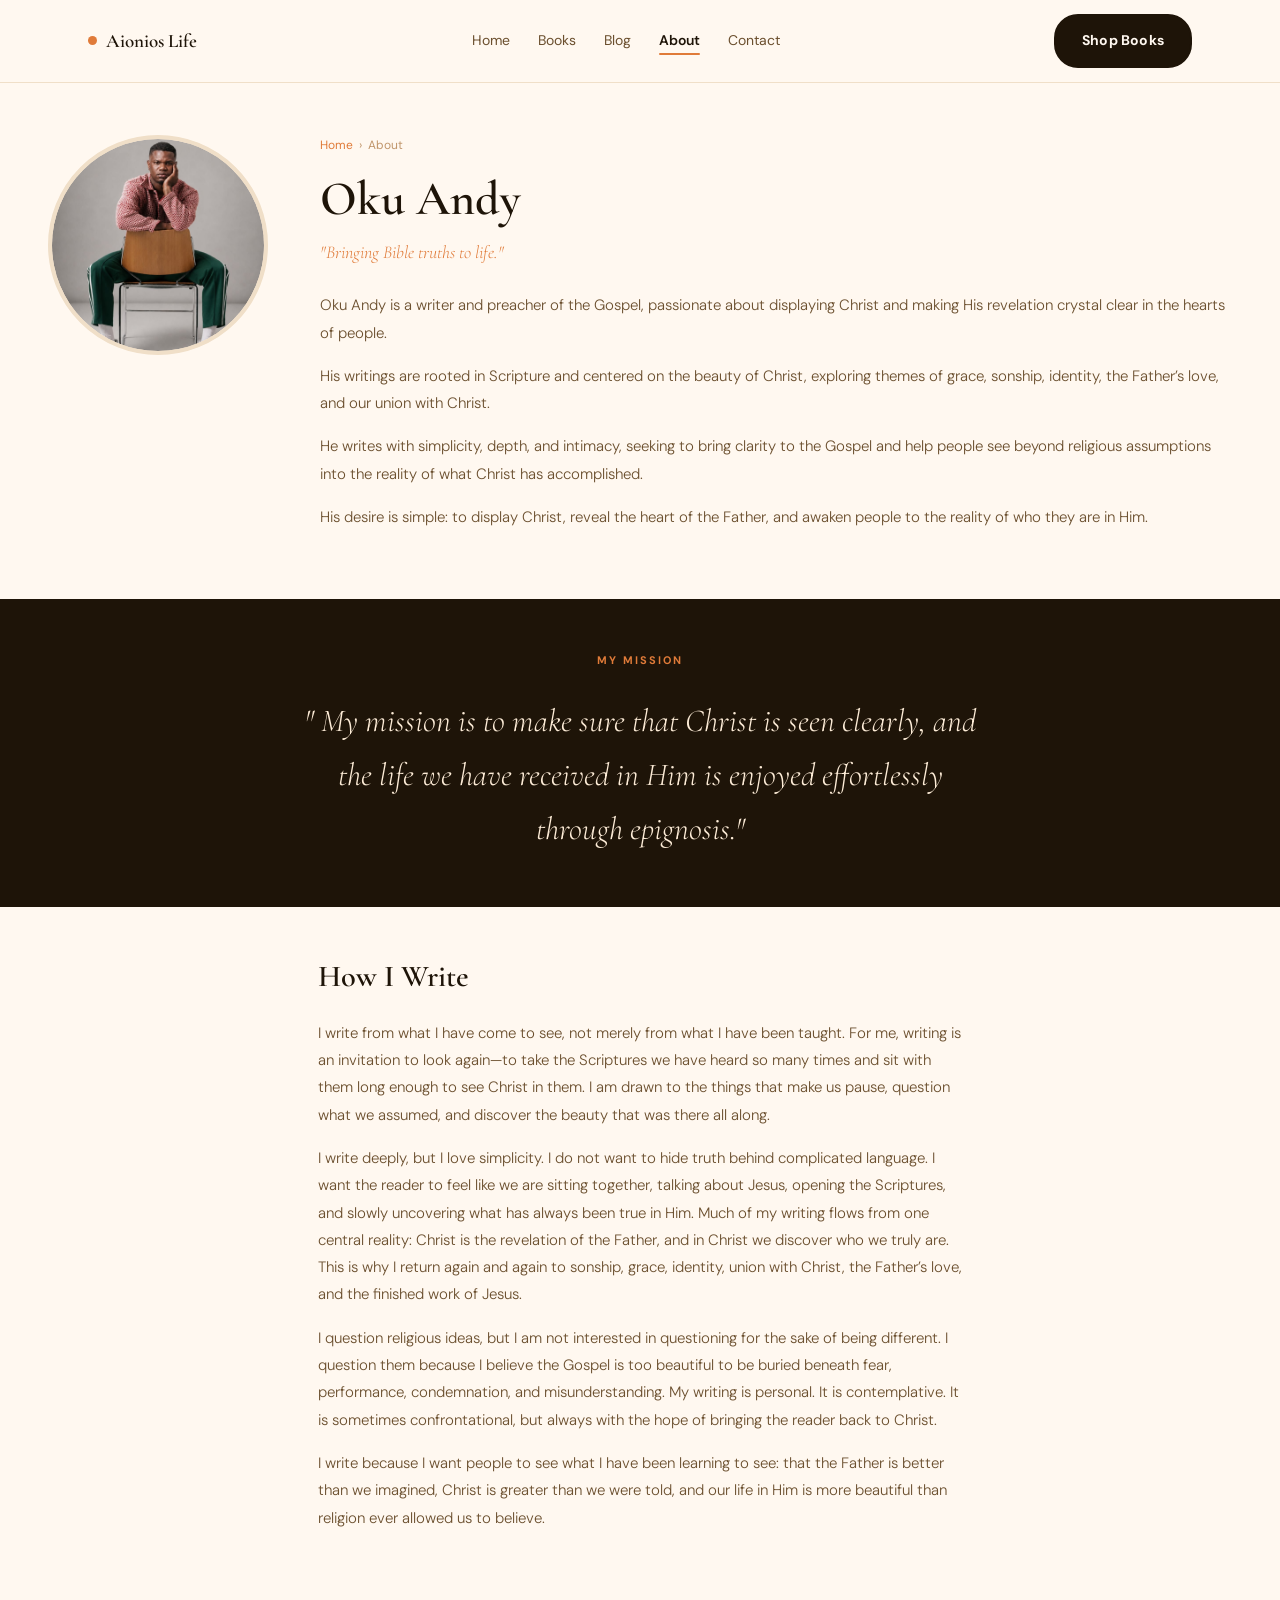
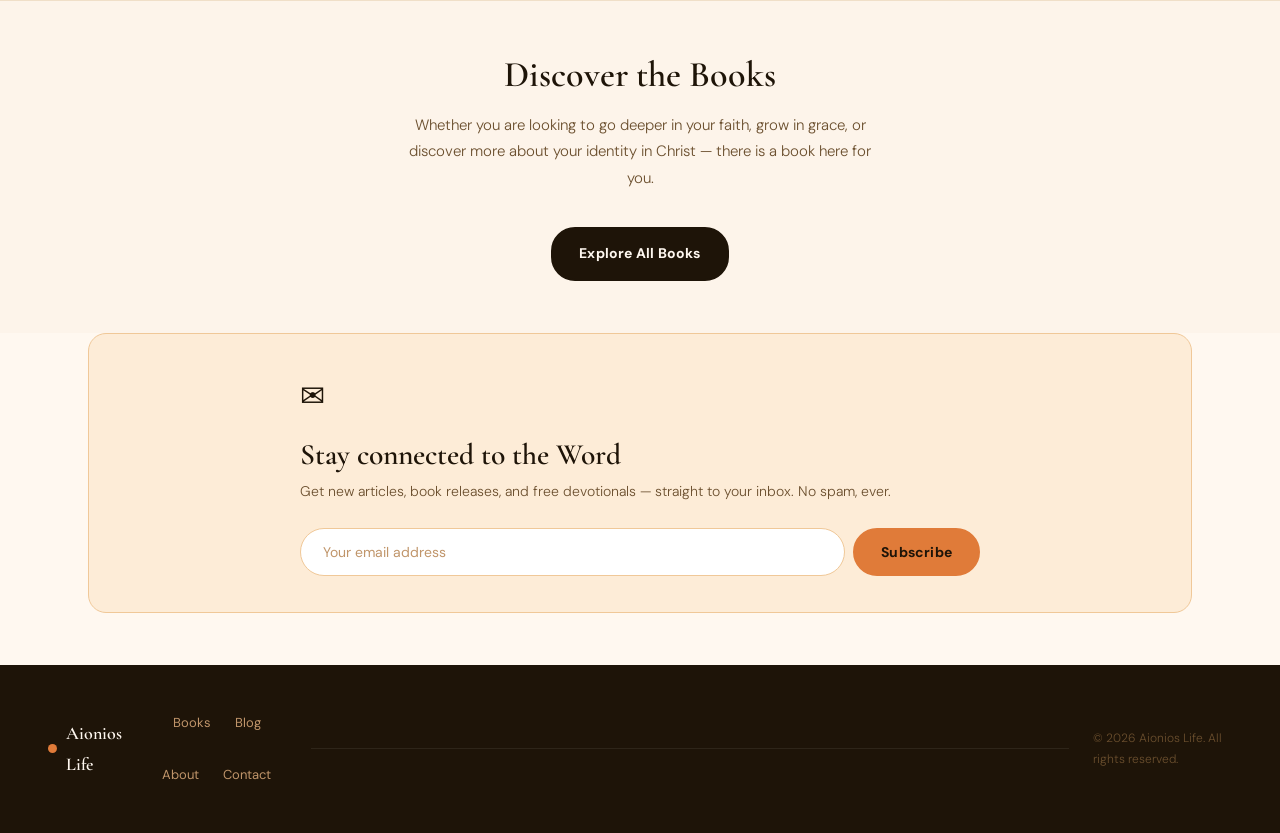
==== about.html @ 648981f2 "Initial commit: Aionios E-commerce and Blog project" ====
<!DOCTYPE html>
<html lang="en">
<head>
  <meta charset="UTF-8">
  <meta name="viewport" content="width=device-width, initial-scale=1.0">
  <title>About — Aionios Life</title>
  <meta name="description" content="Learn about the author behind Aionios Life — a Nigerian Christian writer whose books bring Bible truths to adults and children with clarity, warmth, and faith.">
  <meta property="og:title" content="About the Author — Aionios Life">
  <meta property="og:type" content="profile">
  <link rel="preconnect" href="https://fonts.googleapis.com">
  <link rel="preconnect" href="https://fonts.gstatic.com" crossorigin>
  <link rel="stylesheet" href="css/style.css">
</head>
<body>

  <!-- ============================================================
       SITE HEADER / NAVIGATION
       ============================================================ -->
  <header class="site-header">
    <nav class="nav-inner" aria-label="Main navigation">
      <a href="index.html" class="nav-logo page-link" aria-label="Aionios Life — Home">
        <span class="logo-dot" aria-hidden="true"></span>
        Aionios Life
      </a>
      <div class="nav-links" role="list">
        <a href="index.html"   class="nav-link page-link" role="listitem">Home</a>
        <a href="books.html"   class="nav-link page-link" role="listitem">Books</a>
        <a href="blog.html"    class="nav-link page-link" role="listitem">Blog</a>
        <a href="about.html"   class="nav-link active page-link" role="listitem" aria-current="page">About</a>
        <a href="contact.html" class="nav-link page-link" role="listitem">Contact</a>
      </div>
      <a href="books.html" class="btn btn-primary nav-cta page-link">Shop Books</a>
      <button class="nav-toggle" aria-label="Open menu" aria-expanded="false" aria-controls="mobileMenu" id="navToggle">
        <span class="nav-toggle-bar" aria-hidden="true"></span>
        <span class="nav-toggle-bar" aria-hidden="true"></span>
        <span class="nav-toggle-bar" aria-hidden="true"></span>
      </button>
    </nav>
    <nav class="nav-mobile-menu closed" id="mobileMenu" aria-label="Mobile navigation" aria-hidden="true">
      <ul class="nav-mobile-links">
        <li><a href="index.html"   class="nav-mobile-link page-link">Home</a></li>
        <li><a href="books.html"   class="nav-mobile-link page-link">Books</a></li>
        <li><a href="blog.html"    class="nav-mobile-link page-link">Blog</a></li>
        <li><a href="about.html"   class="nav-mobile-link active page-link">About</a></li>
        <li><a href="contact.html" class="nav-mobile-link page-link">Contact</a></li>
      </ul>
      <div class="nav-mobile-cta">
        <a href="books.html" class="btn btn-orange btn-block page-link">Shop Books</a>
      </div>
    </nav>
  </header>

  <!-- ============================================================
       MAIN CONTENT
       ============================================================ -->
  <main id="main-content">

    <!-- ── ABOUT HERO ─────────────────────────────────────────── -->
    <section class="about-hero" aria-labelledby="aboutAuthorName">
      <div class="about-hero-inner">

        <!-- Author photo -->
        <div class="author-photo-placeholder" aria-label="Author photo">
            <img src="images/Author.jpeg" alt="Oku Andy" loading="eager">
        </div>

        <!-- Bio content -->
        <div class="about-hero-content reveal">
          <nav class="breadcrumb" aria-label="Breadcrumb">
            <a href="index.html" class="page-link">Home</a>
            <span aria-hidden="true">›</span>
            <span aria-current="page">About</span>
          </nav>

          <h1 class="about-hero-name" id="aboutAuthorName">
            Oku Andy
          </h1>

          <p class="about-hero-tagline">
            "Bringing Bible truths to life."
          </p>

          <div class="about-hero-bio">
            <p>
              Oku Andy is a writer and preacher of the Gospel, passionate about displaying Christ and making His revelation crystal clear in the hearts of people.
            </p>
            <p>
              His writings are rooted in Scripture and centered on the beauty of Christ, exploring themes of grace, sonship, identity, the Father’s love, and our union with Christ.
            </p>
            <p>
              He writes with simplicity, depth, and intimacy, seeking to bring clarity to the Gospel and help people see beyond religious assumptions into the reality of what Christ has accomplished.
            </p>
            <p>
              His desire is simple: to display Christ, reveal the heart of the Father, and awaken people to the reality of who they are in Him.
            </p>
          </div>
        </div>

      </div>
    </section>

    <!-- ── MISSION STATEMENT ──────────────────────────────────── -->
    <section class="about-mission reveal" aria-labelledby="missionText">
      <div class="about-mission-inner">
        <span class="about-mission-label">My Mission</span>
        <p class="about-mission-text" id="missionText">
          " My mission is to make sure that Christ is seen clearly, and the life we have received in Him is enjoyed effortlessly through epignosis."
        </p>
      </div>
    </section>

    <!-- ── WRITING PHILOSOPHY ─────────────────────────────────── -->
    <section class="section-pad reveal" aria-labelledby="philosophyTitle">
      <div class="container container--narrow">
        <h2 class="section-title section-title--spaced" id="philosophyTitle">How I Write</h2>
        <div class="about-hero-bio">
          <p>
            I write from what I have come to see, not merely from what I have been taught. For me, writing is an invitation to look again—to take the Scriptures we have heard so many times and sit with them long enough to see Christ in them. I am drawn to the things that make us pause, question what we assumed, and discover the beauty that was there all along.
          </p>
          <p>
            I write deeply, but I love simplicity. I do not want to hide truth behind complicated language. I want the reader to feel like we are sitting together, talking about Jesus, opening the Scriptures, and slowly uncovering what has always been true in Him. Much of my writing flows from one central reality: Christ is the revelation of the Father, and in Christ we discover who we truly are. This is why I return again and again to sonship, grace, identity, union with Christ, the Father’s love, and the finished work of Jesus.
          </p>
          <p>
            I question religious ideas, but I am not interested in questioning for the sake of being different. I question them because I believe the Gospel is too beautiful to be buried beneath fear, performance, condemnation, and misunderstanding. My writing is personal. It is contemplative. It is sometimes confrontational, but always with the hope of bringing the reader back to Christ.
          </p>
          <p>
            I write because I want people to see what I have been learning to see: that the Father is better than we imagined, Christ is greater than we were told, and our life in Him is more beautiful than religion ever allowed us to believe.
          </p>
        </div>
      </div>
    </section>

    <!-- ── BOOKS CTA ──────────────────────────────────────────── -->
    <section class="about-books-cta reveal" aria-labelledby="aboutCtaTitle">
      <h2 class="about-books-cta-title" id="aboutCtaTitle">Discover the Books</h2>
      <p class="about-books-cta-desc">
        Whether you are looking to go deeper in your faith, grow in grace, or discover more about your identity in Christ — there is a book here for you.
      </p>
      <div class="about-books-cta-btns">
        <a href="books.html" class="btn btn-primary page-link">Explore All Books</a>
      </div>
    </section>

    <!-- ── NEWSLETTER ─────────────────────────────────────────── -->
    <section class="newsletter reveal" aria-labelledby="newsletterTitle">
      <div class="newsletter-inner">
        <span class="newsletter-icon" aria-hidden="true">✉️</span>
        <h2 class="newsletter-title" id="newsletterTitle">Stay connected to the Word</h2>
        <p class="newsletter-desc">Get new articles, book releases, and free devotionals — straight to your inbox. No spam, ever.</p>
        <form class="newsletter-form" action="#mailchimp-action" method="post" id="newsletterForm" novalidate>
          <label for="newsletterEmail" class="sr-only">Your email address</label>
          <input type="email" id="newsletterEmail" name="EMAIL" class="newsletter-input" placeholder="Your email address" required aria-required="true">
          <button type="submit" class="btn btn-orange">Subscribe</button>
        </form>
      </div>
    </section>

  </main>

  <!-- ============================================================
       SITE FOOTER
       ============================================================ -->
  <footer class="site-footer">
    <div class="footer-inner">
      <a href="index.html" class="footer-logo page-link" aria-label="Aionios Life — Home">
        <span class="logo-dot" aria-hidden="true"></span>
        Aionios Life
      </a>
      <nav class="footer-nav" aria-label="Footer navigation">
        <a href="books.html"   class="footer-link page-link">Books</a>
        <a href="blog.html"    class="footer-link page-link">Blog</a>
        <a href="about.html"   class="footer-link page-link">About</a>
        <a href="contact.html" class="footer-link page-link">Contact</a>
      </nav>
      <hr class="footer-divider">
      <p class="footer-copy">© 2026 Aionios Life. All rights reserved.</p>
    </div>
  </footer>

  <!-- ============================================================
       SCRIPTS
       ============================================================ -->
  <script src="js/nav.js" defer></script>
  <script src="js/reveal.js" defer></script>

</body>
</html>
---- css/style.css ----
/* ============================================================
   AIONIOS LIFE — Shared Stylesheet
   Mobile-first. All breakpoints use min-width only.
   Fonts: Cormorant Garamond (serif) · DM Sans (body/UI)
   ============================================================ */

@import url('https://fonts.googleapis.com/css2?family=Cormorant+Garamond:ital,wght@0,400;0,500;0,600;1,400;1,600&family=DM+Sans:wght@300;400;500;700&display=swap');

/* ============================================================
   CSS Custom Properties
   ============================================================ */
:root {
  /* — Colors — */
  --color-cream:        #fff8f0;
  --color-cream-mid:    #fdf4ea;
  --color-cream-deep:   #fdecd7;
  --color-border:       #f0dfc8;
  --color-border-mid:   #f0c898;
  --color-ink:          #1e1408;
  --color-ink-mid:      #6b4f2e;
  --color-ink-light:    #c0956a;
  --color-orange:       #e07b39;
  --color-orange-dark:  #c05e1e;
  --color-orange-pale:  #fdecd7;
  --color-green-deep:   #2a4a2e;
  --color-green-pale:   #e8f5e9;

  /* — Typography — */
  --font-serif:  'Cormorant Garamond', Georgia, serif;
  --font-sans:   'DM Sans', system-ui, -apple-system, sans-serif;

  /* — Border Radius — */
  --radius-pill:    24px;
  --radius-card:    14px;
  --radius-book:    4px;
  --radius-avatar:  50%;
  --radius-section: 18px;

  /* — Spacing Scale — */
  --space-xs: 8px;
  --space-sm: 16px;
  --space-md: 24px;
  --space-lg: 36px;
  --space-xl: 52px;

  /* — Container — */
  --container-max: 1200px;
  --container-pad: var(--space-sm);

  /* — Sticky nav height — update this if nav padding changes —
     nav-inner padding: 14px top + 14px bottom + 48px min-height link
     + 1px border-bottom = 77px                                       */
  --header-height: 77px;
}

/* ============================================================
   Reset & Base
   ============================================================ */
*, *::before, *::after {
  box-sizing: border-box;
  margin: 0;
  padding: 0;
}

html {
  scroll-behavior: smooth;
}

body {
  font-family: var(--font-sans);
  background-color: var(--color-cream);
  color: var(--color-ink);
  font-size: 15px;
  line-height: 1.7;
  overflow-x: hidden;
  -webkit-font-smoothing: antialiased;
  -moz-osx-font-smoothing: grayscale;
}

/* Page transition fade-out — JS toggles this */
body.page-exit {
  opacity: 0;
  transition: opacity 0.3s ease;
}

img {
  width: 100%;
  height: auto;
  display: block;
}

a {
  color: inherit;
  text-decoration: none;
}

ul, ol {
  list-style: none;
}

button {
  font-family: var(--font-sans);
  cursor: pointer;
}

input, select, textarea {
  font-family: var(--font-sans);
}

/* ============================================================
   Typography
   ============================================================ */
h1, h2, h3, h4, h5, h6 {
  font-family: var(--font-serif);
  font-weight: 600;
  line-height: 1.2;
  color: var(--color-ink);
}

p {
  font-size: 15px;
  line-height: 1.75;
  color: var(--color-ink-mid);
  font-weight: 300;
}

/* ============================================================
   Utility Classes
   ============================================================ */
.container {
  width: 100%;
  max-width: var(--container-max);
  margin: 0 auto;
  padding: 0 var(--container-pad);
}

.sr-only {
  position: absolute;
  width: 1px;
  height: 1px;
  padding: 0;
  margin: -1px;
  overflow: hidden;
  clip: rect(0, 0, 0, 0);
  white-space: nowrap;
  border: 0;
}

.btn-block { width: 100%; }

/* Modifier variants — replace inline styles */
.container--narrow             { max-width: 740px; }
.section-title--spaced         { margin-bottom: var(--space-md); }
.page-hero--compact            { padding-bottom: var(--space-sm); }
.breadcrumb--spaced            { margin-bottom: var(--space-md); }
.contact-email-link            { color: var(--color-orange); transition: color 0.2s ease; }
.contact-email-link:hover      { color: var(--color-orange-dark); }

/* ============================================================
   @keyframes Animations
   ============================================================ */
@keyframes fadeUp {
  from {
    opacity: 0;
    transform: translateY(28px);
  }
  to {
    opacity: 1;
    transform: translateY(0);
  }
}

@keyframes marquee {
  from { transform: translateX(0); }
  to   { transform: translateX(-50%); }
}

@keyframes scaleIn {
  from { opacity: 0; transform: scale(0.94); }
  to   { opacity: 1; transform: scale(1); }
}

/* ============================================================
   Scroll Reveal — JS toggles .visible on scroll
   ============================================================ */
.reveal {
  opacity: 0;
  transform: translateY(32px);
  transition: opacity 0.6s ease, transform 0.6s ease;
}
.reveal.visible {
  opacity: 1;
  transform: translateY(0);
}

.reveal-child {
  opacity: 0;
  transform: translateY(24px);
  transition: opacity 0.5s ease, transform 0.5s ease;
}
.reveal-child.visible {
  opacity: 1;
  transform: translateY(0);
}
.reveal-child:nth-child(1) { transition-delay: 0s; }
.reveal-child:nth-child(2) { transition-delay: 0.1s; }
.reveal-child:nth-child(3) { transition-delay: 0.2s; }
.reveal-child:nth-child(4) { transition-delay: 0.3s; }
.reveal-child:nth-child(5) { transition-delay: 0.4s; }
.reveal-child:nth-child(6) { transition-delay: 0.5s; }

/* ============================================================
   Reduced Motion Override
   ============================================================ */
@media (prefers-reduced-motion: reduce) {
  *, *::before, *::after {
    animation-duration: 0.01ms !important;
    transition-duration: 0.01ms !important;
    animation-delay: 0s !important;
  }
}

/* ============================================================
   Buttons
   ============================================================ */
.btn {
  display: inline-flex;
  align-items: center;
  justify-content: center;
  gap: var(--space-xs);
  font-family: var(--font-sans);
  font-size: 14px;
  font-weight: 700;
  letter-spacing: 0.2px;
  padding: 13px 26px;
  border-radius: var(--radius-pill);
  border: 2px solid transparent;
  cursor: pointer;
  min-height: 48px;
  text-decoration: none;
  white-space: nowrap;
  transition: transform 0.2s ease, background-color 0.2s ease,
              box-shadow 0.2s ease, color 0.2s ease, border-color 0.2s ease;
}
.btn:hover  { transform: scale(1.03); }
.btn:active { transform: scale(0.98); }

.btn-primary {
  background-color: var(--color-ink);
  color: var(--color-cream);
  border-color: var(--color-ink);
}
.btn-primary:hover {
  background-color: #2e2010;
  border-color: #2e2010;
}

.btn-secondary {
  background-color: transparent;
  border-color: var(--color-orange);
  color: var(--color-orange);
}
.btn-secondary:hover {
  background-color: var(--color-orange-pale);
  border-color: var(--color-orange-dark);
  color: var(--color-orange-dark);
}

.btn-orange {
  background-color: var(--color-orange);
  color: var(--color-ink);
  border-color: var(--color-orange);
}
.btn-orange:hover {
  background-color: var(--color-orange-dark);
  border-color: var(--color-orange-dark);
  color: var(--color-cream);
  box-shadow: 0 4px 20px rgba(224, 123, 57, 0.35);
}

.btn-outline-dark {
  background-color: transparent;
  border-color: var(--color-ink);
  color: var(--color-ink);
}
.btn-outline-dark:hover {
  background-color: var(--color-ink);
  color: var(--color-cream);
}

/* ============================================================
   Site Header & Navigation
   ============================================================ */
.site-header {
  position: sticky;
  top: 0;
  z-index: 100;
  background-color: rgba(255, 248, 240, 0.97);
  backdrop-filter: blur(14px);
  -webkit-backdrop-filter: blur(14px);
  border-bottom: 1px solid var(--color-border);
}

/* to see the .scrolled state visually */
.site-header.scrolled { box-shadow: 0 2px 16px rgba(0,0,0,0.08); }

.nav-inner {
  display: flex;
  align-items: center;
  justify-content: space-between;
  padding: 14px var(--container-pad);
  max-width: var(--container-max);
  margin: 0 auto;
  gap: var(--space-sm);
}

.nav-logo {
  font-family: var(--font-serif);
  font-size: 19px;
  font-weight: 600;
  color: var(--color-ink);
  display: flex;
  align-items: center;
  gap: 9px;
  text-decoration: none;
  flex-shrink: 0;
  transition: opacity 0.2s ease;
}
.nav-logo:hover { opacity: 0.8; }

.logo-dot {
  width: 9px;
  height: 9px;
  border-radius: 50%;
  background-color: var(--color-orange);
  flex-shrink: 0;
  display: inline-block;
}

/* Desktop nav links — hidden on mobile, shown at 960px */
.nav-links {
  display: none;
  align-items: center;
  gap: 28px;
}

.nav-link {
  font-family: var(--font-sans);
  font-size: 14px;
  font-weight: 400;
  color: var(--color-ink-mid);
  text-decoration: none;
  transition: color 0.2s ease;
  min-height: 48px;
  display: inline-flex;
  align-items: center;
  position: relative;
}
.nav-link::after {
  content: '';
  position: absolute;
  bottom: 10px;
  left: 0;
  width: 0;
  height: 2px;
  background-color: var(--color-orange);
  border-radius: 2px;
  transition: width 0.25s ease;
}
.nav-link:hover        { color: var(--color-ink); }
.nav-link:hover::after { width: 100%; }
.nav-link.active {
  color: var(--color-ink);
  font-weight: 600;
}
.nav-link.active::after { width: 100%; }

/* Desktop nav CTA — hidden on mobile */
.nav-cta { display: none; }

/* Hamburger button */
.nav-toggle {
  background: none;
  border: none;
  cursor: pointer;
  padding: 10px;
  min-height: 48px;
  min-width: 48px;
  display: flex;
  flex-direction: column;
  align-items: center;
  justify-content: center;
  gap: 5px;
  border-radius: 10px;
  transition: background-color 0.2s ease;
}
.nav-toggle:hover { background-color: var(--color-cream-deep); }

.nav-toggle-bar {
  width: 22px;
  height: 2px;
  background-color: var(--color-ink);
  border-radius: 2px;
  display: block;
  transition: transform 0.3s ease, opacity 0.3s ease, width 0.3s ease;
}

/* Mobile drawer */
.nav-mobile-menu {
  max-height: 0;
  overflow: hidden;
  transition: max-height 0.4s ease;
  background-color: var(--color-cream);
  border-top: 1px solid var(--color-border);
}
.nav-mobile-menu.open { max-height: 400px; }

.nav-mobile-links {
  display: flex;
  flex-direction: column;
  padding: var(--space-xs) var(--container-pad) var(--space-sm);
}

.nav-mobile-link {
  font-family: var(--font-sans);
  font-size: 16px;
  font-weight: 400;
  color: var(--color-ink-mid);
  text-decoration: none;
  padding: 14px 0;
  border-bottom: 1px solid var(--color-border);
  transition: color 0.2s ease;
  min-height: 48px;
  display: flex;
  align-items: center;
}
.nav-mobile-link:hover  { color: var(--color-orange); }
.nav-mobile-link.active { color: var(--color-ink); font-weight: 600; }
.nav-mobile-link:last-of-type { border-bottom: none; }

.nav-mobile-cta {
  padding: var(--space-sm) var(--container-pad) var(--space-md);
}

/* ============================================================
   Site Footer
   ============================================================ */
.site-footer {
  background-color: var(--color-ink);
  padding: var(--space-lg) var(--container-pad);
}

.footer-inner {
  max-width: var(--container-max);
  margin: 0 auto;
  display: flex;
  flex-direction: column;
  align-items: center;
  gap: var(--space-md);
  text-align: center;
}

.footer-logo {
  font-family: var(--font-serif);
  font-size: 18px;
  font-weight: 600;
  color: var(--color-cream);
  display: flex;
  align-items: center;
  gap: 9px;
  text-decoration: none;
}

.footer-nav {
  display: flex;
  flex-wrap: wrap;
  justify-content: center;
  gap: var(--space-xs) var(--space-md);
}

.footer-link {
  font-size: 13px;
  color: var(--color-ink-light);
  text-decoration: none;
  transition: color 0.2s ease;
  min-height: 44px;
  display: inline-flex;
  align-items: center;
}
.footer-link:hover { color: var(--color-cream); }

.footer-divider {
  width: 100%;
  border: none;
  border-top: 1px solid rgba(255, 255, 255, 0.07);
}

.footer-copy {
  font-size: 12px;
  color: var(--color-ink-mid);
  font-weight: 300;
}

/* ============================================================
   Section Utilities
   ============================================================ */
.section-pad      { padding: var(--space-xl) var(--container-pad); }
.section-pad-sm   { padding: var(--space-lg) var(--container-pad); }

.section-header {
  display: flex;
  align-items: baseline;
  justify-content: space-between;
  margin-bottom: var(--space-md);
  gap: var(--space-sm);
}

.section-title {
  font-family: var(--font-serif);
  font-size: clamp(1.3rem, 4vw, 1.9rem);
  font-weight: 600;
  color: var(--color-ink);
}

.section-link {
  font-size: 13px;
  font-weight: 700;
  color: var(--color-orange);
  text-decoration: none;
  white-space: nowrap;
  transition: color 0.2s ease;
  min-height: 44px;
  display: inline-flex;
  align-items: center;
}
.section-link:hover { color: var(--color-orange-dark); }

.wave-divider {
  height: 4px;
  background: linear-gradient(90deg, var(--color-orange) 0%, #f0a060 50%, var(--color-cream-deep) 100%);
}

/* ============================================================
   Page Hero (sub-pages)
   ============================================================ */
.page-hero {
  background-color: var(--color-cream-mid);
  padding: var(--space-xl) var(--container-pad) var(--space-lg);
  border-bottom: 1px solid var(--color-border);
}

.page-hero-inner {
  max-width: var(--container-max);
  margin: 0 auto;
}

.breadcrumb {
  font-size: 12px;
  color: var(--color-ink-light);
  margin-bottom: var(--space-sm);
  font-weight: 400;
  display: flex;
  align-items: center;
  gap: 6px;
  flex-wrap: wrap;
}
.breadcrumb a {
  color: var(--color-orange);
  text-decoration: none;
  transition: color 0.2s ease;
}
.breadcrumb a:hover { text-decoration: underline; }

.page-hero-title {
  font-family: var(--font-serif);
  font-size: clamp(2rem, 6vw, 3.2rem);
  font-weight: 600;
  color: var(--color-ink);
  margin-bottom: var(--space-sm);
}

.page-hero-desc {
  font-size: 16px;
  color: var(--color-ink-mid);
  font-weight: 300;
  max-width: 520px;
  line-height: 1.7;
}

/* ============================================================
   Hero Section (index.html)
   ============================================================ */
.hero {
  max-width: var(--container-max);
  margin: 0 auto;
  padding: var(--space-xl) var(--container-pad) var(--space-lg);
}

.hero-inner {
  display: flex;
  flex-direction: column;
  gap: var(--space-lg);
}

/* Page-load animations — staggered fadeUp */
.hero-tag {
  display: inline-flex;
  align-items: center;
  gap: 7px;
  background-color: var(--color-cream-deep);
  border: 1px solid var(--color-border);
  color: var(--color-orange-dark);
  font-size: 11px;
  font-weight: 700;
  letter-spacing: 1px;
  text-transform: uppercase;
  padding: 7px 15px;
  border-radius: var(--radius-pill);
  margin-bottom: var(--space-md);
  animation: fadeUp 0.7s ease both;
  animation-delay: 0s;
  align-self: flex-start;
}

.hero-headline {
  font-family: var(--font-serif);
  font-size: clamp(2.3rem, 7.5vw, 4rem);
  font-weight: 600;
  line-height: 1.12;
  color: var(--color-ink);
  margin-bottom: var(--space-sm);
  animation: fadeUp 0.7s ease both;
  animation-delay: 0.15s;
}

.hero-headline em {
  color: var(--color-orange);
  font-style: italic;
}

.hero-sub {
  font-size: 16px;
  line-height: 1.78;
  color: var(--color-ink-mid);
  font-weight: 300;
  max-width: 430px;
  margin-bottom: var(--space-lg);
  animation: fadeUp 0.7s ease both;
  animation-delay: 0.3s;
}

.hero-btns {
  display: flex;
  flex-wrap: wrap;
  gap: var(--space-sm);
  margin-bottom: var(--space-lg);
  animation: fadeUp 0.7s ease both;
  animation-delay: 0.45s;
}

.hero-stats {
  display: flex;
  gap: var(--space-md);
  padding-top: var(--space-md);
  border-top: 1px solid var(--color-border);
}

.hero-stat-num {
  font-family: var(--font-serif);
  font-size: 26px;
  font-weight: 600;
  color: var(--color-ink);
  line-height: 1;
}

.hero-stat-label {
  font-size: 12px;
  color: var(--color-ink-mid);
  font-weight: 400;
  margin-top: 2px;
}

/* CSS Book spines (pure CSS — no images) */
.hero-visual-wrap {
  display: flex;
  flex-direction: column;
  align-items: center;
  gap: var(--space-sm);
  animation: fadeUp 0.7s ease both;
  animation-delay: 0.3s;
}

.hero-books {
  position: relative;
  width: 340px;
  height: 360px;
  flex-shrink: 0;
}

/* Each hero book is now an <a> link containing a cover <img> */
.hero-book {
  position: absolute;
  border-radius: 8px;
  overflow: hidden;                              /* clips the image to the rounded corners */
  box-shadow: 0 16px 40px rgba(30, 20, 8, 0.28);
  display: block;
  transition: transform 0.3s ease, box-shadow 0.3s ease;
  cursor: pointer;
}

/* Hero covers — fill the card completely */
.hero-book img {
  width: 100%;
  height: 100%;
  object-fit: cover;
  display: block;
}

/* Lift effect on hover */
.hero-book:hover {
  box-shadow: 0 24px 52px rgba(30, 20, 8, 0.38);
  transform: translateY(-6px) !important;        /* override the rotate so it lifts cleanly */
}

/* Individual book sizes & positions */
.hero-book--a {
  width: 130px;
  height: 188px;
  left: 0;
  top: 36px;
  transform: rotate(-5deg);
}

.hero-book--b {
  width: 148px;
  height: 210px;
  left: 96px;
  top: 0;
  z-index: 2;
}

.hero-book--c {
  width: 128px;
  height: 178px;
  left: 204px;
  top: 46px;
  transform: rotate(4deg);
}

.hero-book-caption {
  font-family: var(--font-sans);
  font-size: 14px;
  font-style: normal;
  color: var(--color-ink-light);
  text-align: center;
}

/* ============================================================
   Scripture Banner (Marquee)
   ============================================================ */
.scripture-banner {
  background-color: var(--color-ink);
  overflow: hidden;
  white-space: nowrap;
  padding: 16px 0;
  /* border-top: 3px solid var(--color-orange);
  border-bottom: 3px solid var(--color-orange); */
}

.marquee-track {
  display: flex;
  animation: marquee 28s linear infinite;
  width: max-content;
}

.marquee-item {
  font-family: var(--font-serif);
  font-size: 15px;
  font-style: italic;
  color: var(--color-cream-deep);
  padding: 0 var(--space-xl);
  display: inline-flex;
  align-items: center;
  gap: var(--space-lg);
}

.marquee-item::after {
  content: '✦';
  color: var(--color-orange);
  font-style: normal;
  font-size: 11px;
}

/* ============================================================
   Category Cards
   ============================================================ */
.categories {
  border-bottom: 1px solid var(--color-border);
}

.categories-inner {
  max-width: var(--container-max);
  margin: 0 auto;
  display: grid;
  grid-template-columns: 1fr;
}

.category-card {
  padding: var(--space-lg) var(--container-pad);
  display: flex;
  align-items: flex-start;
  gap: var(--space-md);
  border-bottom: 1px solid var(--color-border);
  cursor: pointer;
  transition: background-color 0.25s ease;
  text-decoration: none;
  min-height: 48px;
}
.category-card:hover     { background-color: var(--color-cream-mid); }
.category-card:last-child { border-bottom: none; }

.category-icon {
  width: 52px;
  height: 52px;
  border-radius: var(--radius-card);
  display: flex;
  align-items: center;
  justify-content: center;
  font-size: 22px;
  flex-shrink: 0;
}
.category-icon--adult    { background-color: var(--color-orange-pale); }
.category-icon--children { background-color: var(--color-green-pale); }

.category-content { flex: 1; }

.category-title {
  font-family: var(--font-serif);
  font-size: 18px;
  font-weight: 600;
  color: var(--color-ink);
  margin-bottom: 4px;
}

.category-desc {
  font-size: 13px;
  color: var(--color-ink-mid);
  line-height: 1.6;
  font-weight: 300;
  margin-bottom: 10px;
}

.category-link {
  font-size: 13px;
  font-weight: 700;
  color: var(--color-orange);
  display: inline-flex;
  align-items: center;
  gap: 4px;
  transition: color 0.2s ease, gap 0.2s ease;
}
.category-card:hover .category-link { color: var(--color-orange-dark); gap: 8px; }

/* ============================================================
   Books Grid & Cards
   ============================================================ */
.books-grid {
  display: grid;
  grid-template-columns: repeat(2, 1fr);
  gap: var(--space-sm);
}

.book-card {
  background-color: white;
  border-radius: var(--radius-card);
  border: 1px solid var(--color-border);
  overflow: hidden;
  cursor: pointer;
  transition: transform 0.3s ease, box-shadow 0.3s ease;
  text-decoration: none;
  display: flex;
  flex-direction: column;
}
.book-card:hover {
  transform: translateY(-6px);
  box-shadow: 0 14px 36px rgba(30, 20, 8, 0.12);
}

.book-card-cover {
  width: 100%;
  overflow: hidden;
  position: relative;
  display: flex;
  align-items: center;
  justify-content: center;
  background-color: var(--color-cream-mid); /* neutral bg for contain letterboxing */
}

.book-card-cover img {
  width: 100%;
  height: auto;          /* let the image determine its own height — no cropping */
  object-fit: contain;
  display: block;
}

/* Coloured placeholder cover (for books without photos) */
.book-cover-placeholder {
  width: 100%;
  height: 100%;
  display: flex;
  flex-direction: column;
  align-items: center;
  justify-content: center;
  padding: var(--space-sm);
  gap: 8px;
}

.book-cover-placeholder-title {
  font-family: var(--font-serif);
  font-size: 11px;
  text-align: center;
  line-height: 1.4;
  letter-spacing: 0.3px;
}

.book-card-body {
  padding: 12px;
  flex: 1;
  display: flex;
  flex-direction: column;
  gap: 5px;
}

.book-card-genre {
  font-size: 10px;
  font-weight: 700;
  letter-spacing: 0.8px;
  text-transform: uppercase;
}
.book-card-genre--adult    { color: var(--color-orange-dark); }
.book-card-genre--children { color: var(--color-green-deep); }

.book-card-title {
  font-family: var(--font-serif);
  font-size: 13px;
  font-weight: 600;
  color: var(--color-ink);
  line-height: 1.35;
}

.book-card-footer {
  display: flex;
  justify-content: space-between;
  align-items: center;
  margin-top: auto;
  padding-top: 8px;
}

.book-card-price {
  font-size: 13px;
  font-weight: 700;
  color: var(--color-ink);
  font-family: var(--font-sans);
}

.book-card-buy {
  font-family: var(--font-sans);
  font-size: 10px;
  font-weight: 700;
  background-color: var(--color-orange);
  color: var(--color-ink);
  padding: 6px 13px;
  border-radius: var(--radius-pill);
  border: none;
  cursor: pointer;
  min-height: 32px;
  display: inline-flex;
  align-items: center;
  transition: background-color 0.2s ease, color 0.2s ease;
  text-decoration: none;
}
.book-card-buy:hover {
  background-color: var(--color-orange-dark);
  color: var(--color-cream);
}

/* Books page sections */
.books-section {
  max-width: var(--container-max);
  margin: 0 auto;
  padding: var(--space-lg) var(--container-pad);
}

.books-section-label {
  font-family: var(--font-sans);
  font-size: 11px;
  font-weight: 700;
  letter-spacing: 1.5px;
  text-transform: uppercase;
  color: var(--color-ink-light);
  margin-bottom: var(--space-md);
  display: flex;
  align-items: center;
  gap: var(--space-sm);
}
.books-section-label::after {
  content: '';
  flex: 1;
  height: 1px;
  background-color: var(--color-border);
}

/* ============================================================
   Filter Bar
   ============================================================ */
.filter-bar {
  background-color: var(--color-cream);
  border-top: 1px solid var(--color-border);
  border-bottom: 1px solid var(--color-border);
  position: sticky;
  top: var(--header-height);
  z-index: 90;
  padding: var(--space-sm) var(--container-pad);
}

.filter-inner {
  max-width: var(--container-max);
  margin: 0 auto;
  display: flex;
  flex-wrap: wrap;
  gap: var(--space-xs);
}

.filter-btn {
  font-family: var(--font-sans);
  font-size: 13px;
  font-weight: 600;
  color: var(--color-ink-mid);
  background-color: white;
  border: 1.5px solid var(--color-border);
  border-radius: var(--radius-pill);
  padding: 8px 18px;
  cursor: pointer;
  min-height: 40px;
  transition: all 0.2s ease;
}
.filter-btn:hover {
  border-color: var(--color-orange);
  color: var(--color-orange);
}
.filter-btn.active {
  background-color: var(--color-ink);
  border-color: var(--color-ink);
  color: var(--color-cream);
}

/* ============================================================
   Scripture Quote Block
   ============================================================ */
.scripture-quote {
  background-color: var(--color-ink);
  padding: var(--space-xl) var(--container-pad);
  text-align: center;
}

.scripture-quote-inner {
  max-width: 640px;
  margin: 0 auto;
}

.scripture-quote-mark {
  font-family: var(--font-serif);
  font-size: 80px;
  color: var(--color-orange);
  line-height: 0.55;
  display: block;
  margin-bottom: var(--space-md);
}

.scripture-quote-text {
  font-family: var(--font-serif);
  font-size: clamp(1.2rem, 3.5vw, 1.65rem);
  font-style: italic;
  color: var(--color-cream-deep);
  line-height: 1.72;
  margin-bottom: var(--space-sm);
}

.scripture-quote-ref {
  font-size: 11px;
  font-weight: 700;
  letter-spacing: 1.8px;
  text-transform: uppercase;
  color: var(--color-orange);
}

/* ============================================================
   Blog / Article Cards
   ============================================================ */
.articles-grid {
  display: grid;
  grid-template-columns: 1fr;
  gap: var(--space-sm);
}

.article-card {
  background-color: white;
  border-radius: var(--radius-card);
  border: 1px solid var(--color-border);
  overflow: hidden;
  transition: transform 0.3s ease, box-shadow 0.3s ease;
  text-decoration: none;
  display: flex;
  flex-direction: column;
}
.article-card:hover {
  transform: translateY(-4px);
  box-shadow: 0 8px 28px rgba(30, 20, 8, 0.1);
}

.article-card-image {
  width: 100%;
  aspect-ratio: 16 / 9;
  overflow: hidden;
  display: flex;
  align-items: center;
  justify-content: center;
  flex-shrink: 0;
}
.article-card-image img { object-fit: cover; height: 100%; }

.article-card-body {
  padding: 16px;
  flex: 1;
  display: flex;
  flex-direction: column;
  gap: 7px;
}

.article-card-tag {
  display: inline-block;
  font-size: 10px;
  font-weight: 700;
  letter-spacing: 0.5px;
  text-transform: uppercase;
  padding: 4px 10px;
  border-radius: var(--radius-pill);
  align-self: flex-start;
}
.article-card-tag--bible-study { background-color: var(--color-cream-deep); color: var(--color-orange-dark); }
.article-card-tag--devotional  { background-color: var(--color-cream-deep); color: var(--color-orange-dark); }
.article-card-tag--parents     { background-color: var(--color-green-pale);  color: var(--color-green-deep);  }
.article-card-tag--faith       { background-color: var(--color-cream-mid);   color: var(--color-ink-mid);     }

.article-card-title {
  font-family: var(--font-serif);
  font-size: 15px;
  font-weight: 600;
  color: var(--color-ink);
  line-height: 1.4;
}

.article-card-meta {
  font-size: 11px;
  color: var(--color-ink-light);
  font-weight: 400;
  margin-top: auto;
}

/* Featured article (blog.html) */
.featured-article {
  background-color: white;
  border-radius: var(--radius-card);
  border: 1px solid var(--color-border);
  overflow: hidden;
  margin-bottom: var(--space-md);
  text-decoration: none;
  display: block;
  transition: box-shadow 0.3s ease;
}
.featured-article:hover {
  box-shadow: 0 14px 44px rgba(30, 20, 8, 0.12);
}

.featured-article-image {
  width: 100%;
  aspect-ratio: 16 / 8;
  overflow: hidden;
  display: flex;
  align-items: center;
  justify-content: center;
}

.featured-article-body { padding: var(--space-md); }

.featured-article-title {
  font-family: var(--font-serif);
  font-size: clamp(1.2rem, 4vw, 1.85rem);
  font-weight: 600;
  color: var(--color-ink);
  line-height: 1.28;
  margin: var(--space-sm) 0;
}

.featured-article-excerpt {
  font-size: 14px;
  color: var(--color-ink-mid);
  font-weight: 300;
  line-height: 1.72;
  margin-bottom: var(--space-sm);
}

.featured-article-meta {
  font-size: 12px;
  color: var(--color-ink-light);
}

/* ============================================================
   Newsletter Section
   ============================================================ */
.newsletter {
  margin: 0 var(--container-pad) var(--space-xl);
  background-color: var(--color-cream-deep);
  border-radius: var(--radius-section);
  padding: var(--space-lg) var(--space-md);
  border: 1px solid var(--color-border-mid);
}

.newsletter-inner {
  max-width: 680px;
  margin: 0 auto;
}

.newsletter-icon {
  font-size: 30px;
  margin-bottom: var(--space-sm);
  display: block;
}

.newsletter-title {
  font-family: var(--font-serif);
  font-size: clamp(1.3rem, 4vw, 1.85rem);
  font-weight: 600;
  color: var(--color-ink);
  margin-bottom: var(--space-xs);
}

.newsletter-desc {
  font-size: 14px;
  color: var(--color-ink-mid);
  font-weight: 300;
  margin-bottom: var(--space-md);
  line-height: 1.68;
}

.newsletter-form {
  display: flex;
  flex-direction: column;
  gap: var(--space-xs);
}

.newsletter-input {
  flex: 1;
  border: 1.5px solid var(--color-border-mid);
  background-color: white;
  border-radius: var(--radius-pill);
  padding: 13px 22px;
  font-size: 14px;
  font-family: var(--font-sans);
  color: var(--color-ink);
  min-height: 48px;
  outline: none;
  transition: border-color 0.2s ease;
}
.newsletter-input:focus { border-color: var(--color-orange); }
.newsletter-input::placeholder { color: var(--color-ink-light); }

/* ============================================================
   Purchase Modal
   ============================================================ */
.purchase-modal {
  position: fixed;
  inset: 0;
  background-color: rgba(30, 20, 8, 0.75);
  z-index: 1000;
  display: flex;
  align-items: center;
  justify-content: center;
  padding: var(--space-sm);
  opacity: 1;
  transition: opacity 0.3s ease;
}
.purchase-modal.hidden {
  opacity: 0;
  pointer-events: none;
}

.purchase-modal-card {
  background-color: white;
  border-radius: 18px;
  padding: var(--space-lg);
  width: 100%;
  max-width: 460px;
  max-height: 90vh;
  overflow-y: auto;
  transform: scale(1);
  transition: transform 0.3s ease;
  position: relative;
}
.purchase-modal.hidden .purchase-modal-card { transform: scale(0.95); }

.modal-close {
  position: absolute;
  top: var(--space-sm);
  right: var(--space-sm);
  background-color: var(--color-cream-deep);
  border: none;
  border-radius: 50%;
  width: 36px;
  height: 36px;
  display: flex;
  align-items: center;
  justify-content: center;
  cursor: pointer;
  font-size: 18px;
  line-height: 1;
  color: var(--color-ink-mid);
  transition: background-color 0.2s ease;
}
.modal-close:hover { background-color: var(--color-border); }

.modal-book-title {
  font-family: var(--font-serif);
  font-size: 21px;
  font-weight: 600;
  color: var(--color-ink);
  margin-bottom: 4px;
  padding-right: var(--space-lg);
}

.modal-price {
  font-family: var(--font-serif);
  font-size: 26px;
  font-weight: 600;
  color: var(--color-orange);
  margin-bottom: var(--space-md);
}

.modal-step {
  font-size: 11px;
  font-weight: 700;
  letter-spacing: 1px;
  text-transform: uppercase;
  color: var(--color-ink-light);
  margin-bottom: var(--space-xs);
}

.bank-details {
  background-color: var(--color-cream-mid);
  border: 1px solid var(--color-border);
  border-radius: var(--radius-card);
  padding: var(--space-xs) var(--space-md);
  margin-bottom: var(--space-md);
}

.bank-row {
  display: flex;
  justify-content: space-between;
  align-items: center;
  padding: 9px 0;
  border-bottom: 1px solid var(--color-border);
}
.bank-row:last-child { border-bottom: none; }

.bank-label {
  font-size: 12px;
  color: var(--color-ink-light);
  font-weight: 400;
}

.bank-value {
  font-size: 14px;
  font-weight: 700;
  color: var(--color-ink);
  text-align: right;
}

.modal-email-label {
  font-size: 13px;
  font-weight: 600;
  color: var(--color-ink);
  margin-bottom: var(--space-xs);
  display: block;
}

.modal-email-input {
  width: 100%;
  border: 1.5px solid var(--color-border-mid);
  border-radius: var(--radius-pill);
  padding: 13px 20px;
  font-size: 14px;
  font-family: var(--font-sans);
  color: var(--color-ink);
  min-height: 48px;
  outline: none;
  margin-bottom: var(--space-md);
  transition: border-color 0.2s ease;
  display: block;
}
.modal-email-input:focus { border-color: var(--color-orange); }
.modal-email-input::placeholder { color: var(--color-ink-light); }

.confirm-transfer-btn { width: 100%; justify-content: center; }

/* Payment Confirmation overlay */
.payment-confirmation {
  position: fixed;
  inset: 0;
  background-color: rgba(30, 20, 8, 0.8);
  z-index: 1001;
  display: flex;
  align-items: center;
  justify-content: center;
  padding: var(--space-sm);
  opacity: 1;
  transition: opacity 0.3s ease;
}
.payment-confirmation.hidden {
  opacity: 0;
  pointer-events: none;
}

.payment-confirmation-card {
  background-color: white;
  border-radius: 18px;
  padding: var(--space-xl);
  width: 100%;
  max-width: 400px;
  text-align: center;
  animation: scaleIn 0.35s ease both;
}

.confirmation-icon {
  font-size: 50px;
  display: block;
  margin-bottom: var(--space-md);
}

.confirmation-title {
  font-family: var(--font-serif);
  font-size: 24px;
  font-weight: 600;
  color: var(--color-ink);
  margin-bottom: var(--space-sm);
}

.confirmation-message {
  font-size: 15px;
  color: var(--color-ink-mid);
  font-weight: 300;
  line-height: 1.75;
  margin-bottom: var(--space-lg);
}

.confirmation-link {
  color: var(--color-orange);
  font-weight: 700;
  font-size: 14px;
  text-decoration: none;
  transition: color 0.2s ease;
  min-height: 48px;
  display: inline-flex;
  align-items: center;
}
.confirmation-link:hover { color: var(--color-orange-dark); }

/* ============================================================
   Book Detail Page
   ============================================================ */
.book-detail-wrap {
  max-width: var(--container-max);
  margin: 0 auto;
  padding: var(--space-xl) var(--container-pad);
  display: flex;
  flex-direction: column;
  gap: var(--space-xl);
}

.book-detail-cover-col { display: flex; flex-direction: column; gap: var(--space-sm); }

.book-detail-cover {
  width: 100%;
  max-width: 300px;
  margin: 0 auto;
  border-radius: var(--radius-book);
  overflow: hidden;
  box-shadow: 0 18px 52px rgba(30, 20, 8, 0.22);
  background-color: var(--color-cream-mid);
}

/* Let the cover image be its full natural size — no cropping */
.book-detail-cover img {
  width: 100%;
  height: auto;
  display: block;
  object-fit: contain;
}

.book-detail-genre {
  font-size: 11px;
  font-weight: 700;
  letter-spacing: 1.2px;
  text-transform: uppercase;
  margin-bottom: var(--space-sm);
}
.book-detail-genre--adult    { color: var(--color-orange-dark); }
.book-detail-genre--children { color: var(--color-green-deep); }

.book-detail-title {
  font-family: var(--font-serif);
  font-size: clamp(1.9rem, 6vw, 3rem);
  font-weight: 600;
  color: var(--color-ink);
  line-height: 1.12;
  margin-bottom: var(--space-xs);
}

.book-detail-author {
  font-size: 15px;
  color: var(--color-ink-mid);
  font-weight: 400;
  margin-bottom: var(--space-md);
}

.book-price {
  font-family: var(--font-serif);
  font-size: 32px;
  font-weight: 600;
  color: var(--color-ink);
  margin-bottom: var(--space-md);
}

.book-detail-desc {
  margin-bottom: var(--space-lg);
}
.book-detail-desc p {
  font-size: 15px;
  color: var(--color-ink-mid);
  font-weight: 300;
  line-height: 1.82;
  margin-bottom: var(--space-sm);
}

.book-detail-btns {
  display: flex;
  flex-wrap: wrap;
  gap: var(--space-sm);
}

/* Excerpt section */
.book-excerpt {
  padding: var(--space-xl) var(--container-pad);
  background-color: var(--color-cream-mid);
  border-top: 1px solid var(--color-border);
  border-bottom: 1px solid var(--color-border);
}

.book-excerpt-inner {
  max-width: 680px;
  margin: 0 auto;
}

.book-excerpt-title {
  font-family: var(--font-serif);
  font-size: clamp(1.3rem, 3.5vw, 1.75rem);
  font-weight: 600;
  color: var(--color-ink);
  margin-bottom: var(--space-md);
}

.book-excerpt blockquote {
  border-left: 3px solid var(--color-orange);
  padding: var(--space-md) var(--space-lg);
  background-color: white;
  border-radius: 0 var(--radius-card) var(--radius-card) 0;
  margin-bottom: var(--space-md);
}
.book-excerpt blockquote p {
  font-family: var(--font-serif);
  font-size: 16px;
  font-style: italic;
  color: var(--color-ink);
  line-height: 1.82;
  font-weight: 400;
}

/* ============================================================
   Single Article Page
   ============================================================ */
.article-page {
  max-width: 680px;
  margin: 0 auto;
  padding: var(--space-xl) var(--container-pad);
}

.article-header { margin-bottom: var(--space-xl); }

.article-header-tag {
  display: inline-block;
  font-size: 11px;
  font-weight: 700;
  letter-spacing: 1px;
  text-transform: uppercase;
  padding: 5px 13px;
  border-radius: var(--radius-pill);
  background-color: var(--color-cream-deep);
  color: var(--color-orange-dark);
  margin-bottom: var(--space-sm);
}

.article-header-title {
  font-family: var(--font-serif);
  font-size: clamp(1.7rem, 5.5vw, 2.7rem);
  font-weight: 600;
  color: var(--color-ink);
  line-height: 1.18;
  margin-bottom: var(--space-sm);
}

.article-meta {
  display: flex;
  align-items: center;
  gap: var(--space-sm);
  font-size: 13px;
  color: var(--color-ink-light);
  flex-wrap: wrap;
  margin-bottom: var(--space-md);
}
.article-meta-dot { color: var(--color-border-mid); }

.article-author-row {
  display: flex;
  align-items: center;
  gap: 12px;
  padding-top: var(--space-sm);
  border-top: 1px solid var(--color-border);
}

.article-author-avatar {
  width: 42px;
  height: 42px;
  border-radius: 50%;
  background-color: var(--color-cream-deep);
  display: flex;
  align-items: center;
  justify-content: center;
  font-size: 20px;
  flex-shrink: 0;
  overflow: hidden;
  border: 2px solid var(--color-border);
}
.article-author-avatar img { object-fit: cover; height: 100%; border-radius: 50%; }

.article-author-name {
  font-size: 14px;
  font-weight: 600;
  color: var(--color-ink);
}
.article-author-role { font-size: 12px; color: var(--color-ink-light); }

.article-body { margin-bottom: var(--space-xl); }
.article-body p {
  font-size: 16px;
  color: var(--color-ink);
  font-weight: 300;
  line-height: 1.88;
  margin-bottom: var(--space-md);
}

.article-body strong,
.article-body b {
  font-weight: 700;
  color: var(--color-ink);
}

.article-body em,
.article-body i {
  font-style: italic;
}

.article-body h2 {
  font-family: var(--font-serif);
  font-size: clamp(1.3rem, 3.8vw, 1.75rem);
  font-weight: 600;
  color: var(--color-ink);
  margin-top: var(--space-xl);
  margin-bottom: var(--space-sm);
}

.article-body h3 {
  font-family: var(--font-serif);
  font-size: clamp(1.1rem, 3vw, 1.35rem);
  font-weight: 600;
  color: var(--color-ink);
  margin-top: var(--space-lg);
  margin-bottom: var(--space-xs);
}

.article-body h4,
.article-body h5,
.article-body h6 {
  font-family: var(--font-serif);
  font-weight: 600;
  color: var(--color-ink);
  margin-top: var(--space-md);
  margin-bottom: var(--space-xs);
}

.article-body ul {
  list-style-type: disc;
  padding-left: 1.5rem;
  margin-top: var(--space-xs);
  margin-bottom: var(--space-md);
}

.article-body ol {
  list-style-type: decimal;
  padding-left: 1.5rem;
  margin-top: var(--space-xs);
  margin-bottom: var(--space-md);
}

.article-body li {
  font-size: 16px;
  color: var(--color-ink);
  font-weight: 300;
  line-height: 1.8;
  margin-bottom: var(--space-xs);
}

.article-body li p {
  margin-bottom: 0;
  display: inline;
}

.article-body a {
  color: var(--color-orange-dark);
  text-decoration: underline;
}

.article-body blockquote {
  border-left: 3px solid var(--color-orange);
  padding: var(--space-sm) var(--space-md);
  margin: var(--space-md) 0;
  background-color: var(--color-cream-mid);
  border-radius: 0 10px 10px 0;
}
.article-body blockquote p {
  font-family: var(--font-serif);
  font-style: italic;
  font-size: 17px;
  color: var(--color-ink);
  margin-bottom: 0;
  line-height: 1.7;
}

.article-body figure {
  margin: var(--space-lg) 0;
}

.article-body figure img {
  border-radius: var(--radius-card);
  max-width: 100%;
  height: auto;
}

.article-body hr {
  border: none;
  border-top: 1px solid var(--color-border);
  margin: var(--space-xl) 0;
}

/* Article share */
.article-share {
  padding: var(--space-lg) var(--container-pad);
  background-color: var(--color-cream-mid);
  border-top: 1px solid var(--color-border);
  border-bottom: 1px solid var(--color-border);
}

.article-share-inner {
  max-width: 680px;
  margin: 0 auto;
  display: flex;
  align-items: center;
  gap: var(--space-md);
  flex-wrap: wrap;
}

.article-share-label {
  font-size: 13px;
  font-weight: 700;
  color: var(--color-ink);
  white-space: nowrap;
}

.article-share-btns { display: flex; gap: var(--space-xs); flex-wrap: wrap; }

.share-btn {
  font-family: var(--font-sans);
  font-size: 13px;
  font-weight: 600;
  padding: 10px 18px;
  border-radius: var(--radius-pill);
  border: 1.5px solid var(--color-border);
  background-color: white;
  color: var(--color-ink-mid);
  cursor: pointer;
  min-height: 44px;
  display: inline-flex;
  align-items: center;
  gap: 6px;
  transition: all 0.2s ease;
}
.share-btn:hover { border-color: var(--color-orange); color: var(--color-orange); }
.share-btn--whatsapp:hover { border-color: #25d366; color: #25d366; }

/* ============================================================
   About Page
   ============================================================ */
.about-hero {
  padding: var(--space-xl) var(--container-pad);
}

.about-hero-inner {
  max-width: var(--container-max);
  margin: 0 auto;
  display: flex;
  flex-direction: column;
  gap: var(--space-lg);
  align-items: center;
}

.author-photo-placeholder {
  width: 180px;
  height: 180px;
  border-radius: var(--radius-avatar);
  background-color: var(--color-cream-deep);
  border: 4px solid var(--color-border);
  display: flex;
  align-items: center;
  justify-content: center;
  font-size: 64px;
  flex-shrink: 0;
  overflow: hidden;
}
.author-photo-placeholder img {
  object-fit: cover;
  width: 100%;
  height: 100%;
  border-radius: 50%;
}

.about-hero-content { text-align: center; }

.about-hero-name {
  font-family: var(--font-serif);
  font-size: clamp(1.9rem, 5vw, 3rem);
  font-weight: 600;
  color: var(--color-ink);
  margin-bottom: var(--space-xs);
}

.about-hero-tagline {
  font-family: var(--font-serif);
  font-size: 18px;
  font-style: italic;
  color: var(--color-orange);
  margin-bottom: var(--space-md);
}

.about-hero-bio p {
  font-size: 15px;
  color: var(--color-ink-mid);
  font-weight: 300;
  line-height: 1.82;
  margin-bottom: var(--space-sm);
  text-align: left;
}

.about-mission {
  background-color: var(--color-ink);
  padding: var(--space-xl) var(--container-pad);
  text-align: center;
}

.about-mission-inner { max-width: 680px; margin: 0 auto; }

.about-mission-label {
  font-size: 11px;
  font-weight: 700;
  letter-spacing: 2px;
  text-transform: uppercase;
  color: var(--color-orange);
  margin-bottom: var(--space-md);
  display: block;
}

.about-mission-text {
  font-family: var(--font-serif);
  font-size: clamp(1.3rem, 4.5vw, 2rem);
  font-style: italic;
  color: var(--color-cream-deep);
  line-height: 1.68;
}

.about-books-cta {
  padding: var(--space-xl) var(--container-pad);
  text-align: center;
  background-color: var(--color-cream-mid);
  border-top: 1px solid var(--color-border);
}

.about-books-cta-title {
  font-family: var(--font-serif);
  font-size: clamp(1.5rem, 4.5vw, 2.25rem);
  font-weight: 600;
  color: var(--color-ink);
  margin-bottom: var(--space-sm);
}

.about-books-cta-desc {
  font-size: 15px;
  color: var(--color-ink-mid);
  font-weight: 300;
  max-width: 480px;
  margin: 0 auto var(--space-lg);
  line-height: 1.75;
}

.about-books-cta-btns {
  display: flex;
  flex-wrap: wrap;
  justify-content: center;
  gap: var(--space-sm);
}

/* ============================================================
   Contact Page
   ============================================================ */
.contact-page {
  max-width: var(--container-max);
  margin: 0 auto;
  padding: var(--space-xl) var(--container-pad);
  display: flex;
  flex-direction: column;
  gap: var(--space-xl);
}

.contact-info-title {
  font-family: var(--font-serif);
  font-size: clamp(1.9rem, 5.5vw, 3rem);
  font-weight: 600;
  color: var(--color-ink);
  margin-bottom: var(--space-sm);
}

.contact-info-desc {
  font-size: 15px;
  color: var(--color-ink-mid);
  font-weight: 300;
  line-height: 1.78;
  margin-bottom: var(--space-lg);
}

.contact-info-rows {
  display: flex;
  flex-direction: column;
  gap: var(--space-md);
}

.contact-info-row {
  display: flex;
  align-items: flex-start;
  gap: var(--space-sm);
}

.contact-icon {
  width: 46px;
  height: 46px;
  border-radius: var(--radius-card);
  background-color: var(--color-cream-deep);
  display: flex;
  align-items: center;
  justify-content: center;
  font-size: 19px;
  flex-shrink: 0;
}

.contact-info-label {
  font-size: 11px;
  font-weight: 700;
  letter-spacing: 0.8px;
  text-transform: uppercase;
  color: var(--color-ink-light);
  margin-bottom: 3px;
}

.contact-info-value {
  font-size: 14px;
  color: var(--color-ink);
  font-weight: 500;
}

.contact-info-note {
  font-size: 12px;
  color: var(--color-ink-mid);
  font-weight: 300;
}

/* Contact Form */
.contact-form-wrap {
  background-color: var(--color-cream-mid);
  border-radius: var(--radius-section);
  border: 1px solid var(--color-border);
  padding: var(--space-lg);
}

.contact-form-title {
  font-family: var(--font-serif);
  font-size: clamp(1.3rem, 3.5vw, 1.75rem);
  font-weight: 600;
  color: var(--color-ink);
  margin-bottom: var(--space-md);
}

.contact-form {
  display: flex;
  flex-direction: column;
  gap: var(--space-sm);
}

.form-group {
  display: flex;
  flex-direction: column;
  gap: 6px;
}

.form-label {
  font-size: 13px;
  font-weight: 600;
  color: var(--color-ink);
}

.form-input,
.form-select,
.form-textarea {
  width: 100%;
  border: 1.5px solid var(--color-border-mid);
  background-color: white;
  border-radius: 12px;
  padding: 13px 16px;
  font-size: 14px;
  font-family: var(--font-sans);
  color: var(--color-ink);
  min-height: 48px;
  outline: none;
  transition: border-color 0.2s ease;
  appearance: none;
  -webkit-appearance: none;
}
.form-input:focus,
.form-select:focus,
.form-textarea:focus  { border-color: var(--color-orange); }
.form-input::placeholder,
.form-textarea::placeholder { color: var(--color-ink-light); }

.form-select {
  background-image: url("data:image/svg+xml,%3Csvg xmlns='http://www.w3.org/2000/svg' width='12' height='8' viewBox='0 0 12 8'%3E%3Cpath d='M1 1l5 5 5-5' stroke='%236b4f2e' stroke-width='1.5' fill='none' stroke-linecap='round'/%3E%3C/svg%3E");
  background-repeat: no-repeat;
  background-position: right 16px center;
  padding-right: 44px;
  cursor: pointer;
}

.form-textarea {
  min-height: 130px;
  resize: vertical;
  border-radius: 12px;
  line-height: 1.6;
}

.form-success {
  background-color: var(--color-green-pale);
  border: 1px solid #c8e6c9;
  border-radius: var(--radius-card);
  padding: var(--space-lg) var(--space-xl);
  text-align: center;
  margin-top: var(--space-sm);
}
.form-success.hidden { display: none; }

.form-success-icon  { font-size: 38px; margin-bottom: var(--space-sm); display: block; }
.form-success-title {
  font-family: var(--font-serif);
  font-size: 21px;
  font-weight: 600;
  color: var(--color-green-deep);
  margin-bottom: var(--space-xs);
}
.form-success-message { font-size: 14px; color: var(--color-green-deep); font-weight: 300; }

/* ============================================================
   Blog — Load More
   ============================================================ */
.blog-load-more {
  text-align: center;
  padding: var(--space-lg) var(--container-pad) var(--space-xl);
}

/* ============================================================
   Related Sections
   ============================================================ */
.related-section {
  background-color: var(--color-cream-mid);
  border-top: 1px solid var(--color-border);
  padding: var(--space-xl) var(--container-pad);
}
.related-section-inner {
  max-width: var(--container-max);
  margin: 0 auto;
}

/* ============================================================
   TABLET — min-width: 600px
   ============================================================ */
@media (min-width: 600px) {
  :root { --container-pad: var(--space-lg); }

  /* Books grid: 3 columns */
  .books-grid { grid-template-columns: repeat(3, 1fr); }

  /* Articles: 2 columns */
  .articles-grid { grid-template-columns: repeat(2, 1fr); }
  .articles-grid--3col { grid-template-columns: repeat(2, 1fr); }

  /* Categories: side by side */
  .categories-inner { grid-template-columns: 1fr 1fr; }
  .category-card { border-bottom: none; }
  .category-card:last-child { border-left: 1px solid var(--color-border); }

  /* Newsletter: horizontal */
  .newsletter { margin: 0 var(--space-lg) var(--space-xl); }
  .newsletter-form { flex-direction: row; }

  /* Hero buttons: unwrap */
  .hero-btns { flex-wrap: nowrap; }

  /* About hero content alignment */
  .about-hero-content { text-align: left; }

  /* Featured article body */
  .featured-article-body { padding: var(--space-lg); }

  /* Book detail cover */
  .book-detail-cover { max-width: 280px; }
}

/* ============================================================
   DESKTOP — min-width: 960px
   ============================================================ */
@media (min-width: 960px) {
  :root { --container-pad: 48px; }

  /* Nav: show desktop items, hide hamburger */
  .nav-links   { display: flex; }
  .nav-cta     { display: inline-flex; }
  .nav-toggle  { display: none; }
  .nav-mobile-menu { display: none; }

  /* Hero: two-column layout */
  .hero-inner {
    display: grid;
    grid-template-columns: 1.15fr 0.85fr;
    gap: var(--space-xl);
    align-items: center;
  }

  /* Books grid: 4 columns */
  .books-grid { grid-template-columns: repeat(4, 1fr); gap: var(--space-md); }

  /* Articles: 3 columns */
  .articles-grid      { grid-template-columns: repeat(3, 1fr); gap: var(--space-md); }
  .articles-grid--3col { grid-template-columns: repeat(3, 1fr); gap: var(--space-md); }

  /* Footer: horizontal */
  .footer-inner {
    flex-direction: row;
    justify-content: space-between;
    text-align: left;
  }

  /* Book detail: two column */
  .book-detail-wrap {
    display: grid;
    grid-template-columns: 0.75fr 1.25fr;
    gap: var(--space-xl);
    align-items: start;
  }
  .book-detail-cover { max-width: 100%; margin: 0; }

  /* About hero: two column */
  .about-hero-inner {
    flex-direction: row;
    align-items: flex-start;
    gap: var(--space-xl);
  }
  .author-photo-placeholder { width: 220px; height: 220px; }
  .about-hero-content { text-align: left; flex: 1; }

  /* Contact: two column */
  .contact-page {
    display: grid;
    grid-template-columns: 1fr 1.2fr;
    gap: var(--space-xl);
    align-items: start;
  }
  .contact-form-wrap { margin-top: 0; }

  /* Newsletter: max-width centred */
  .newsletter {
    margin: 0 auto var(--space-xl);
    max-width: calc(var(--container-max) - 96px);
  }
}
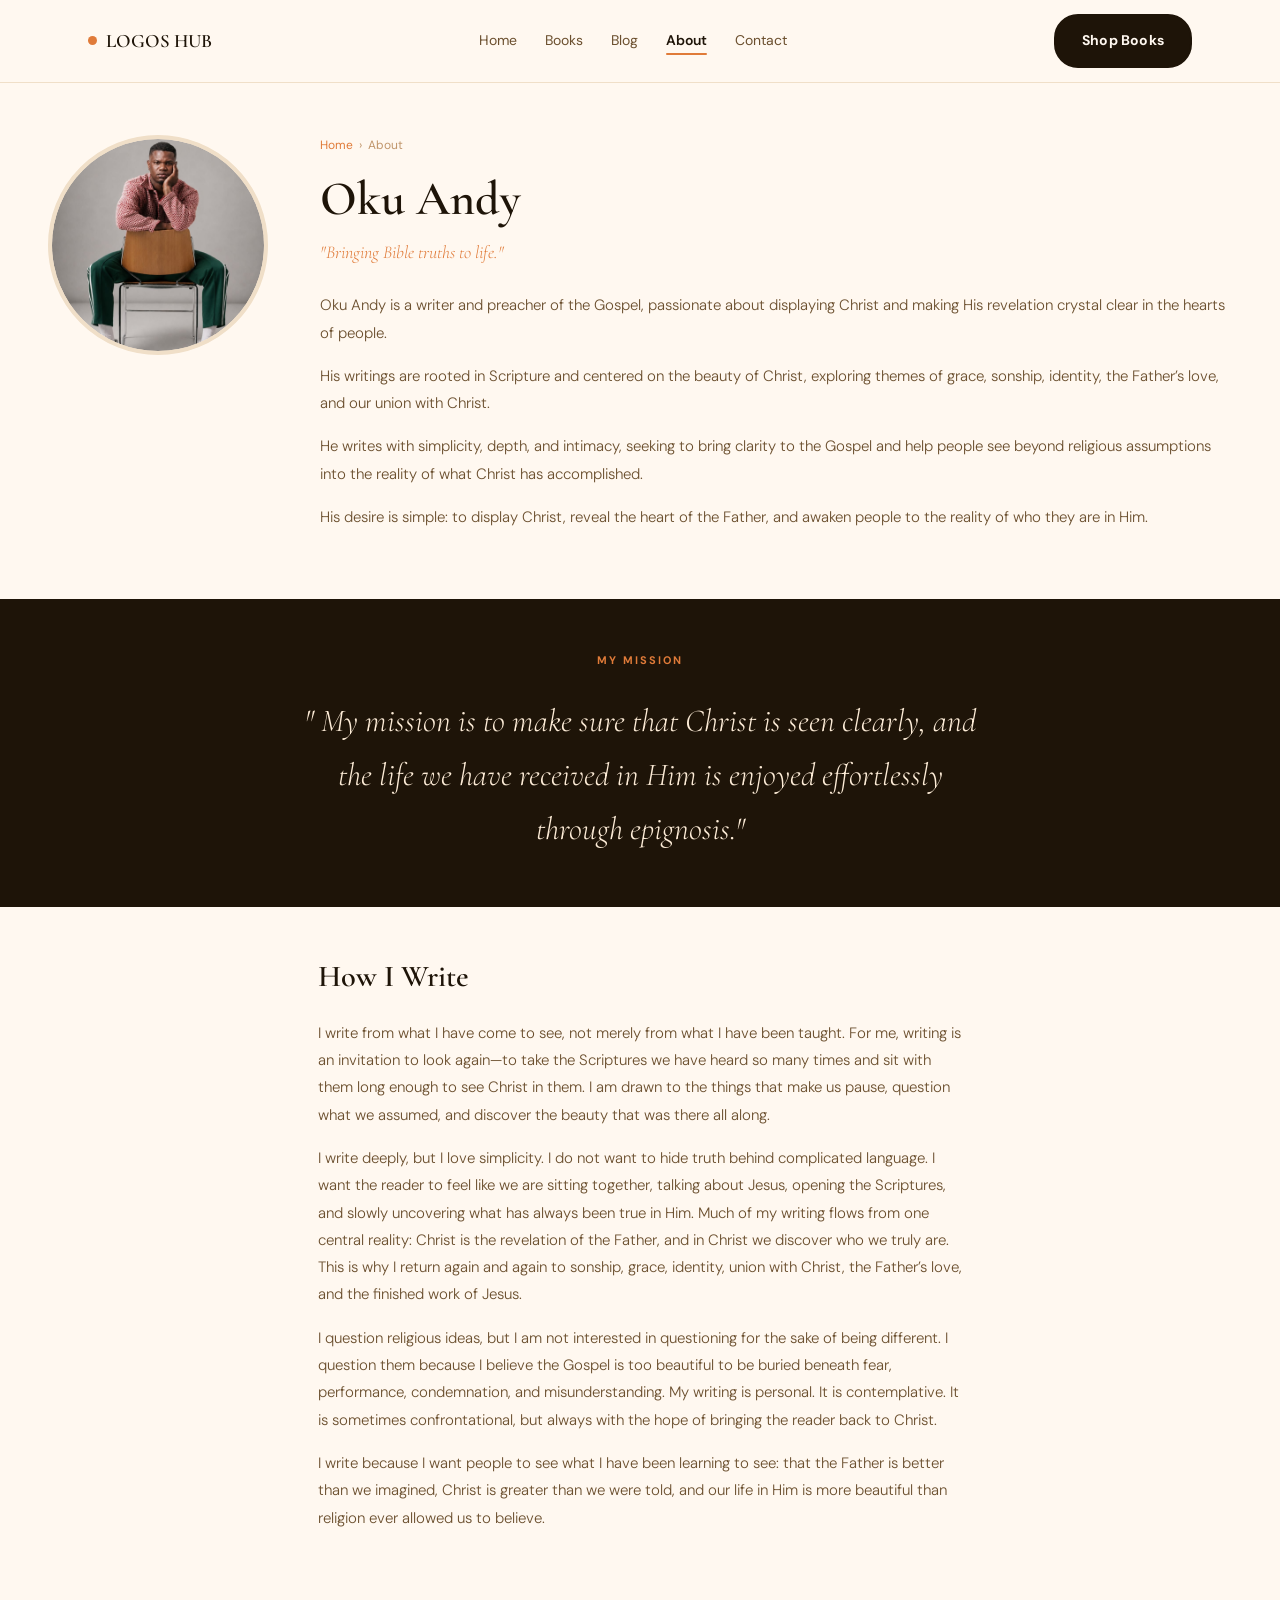
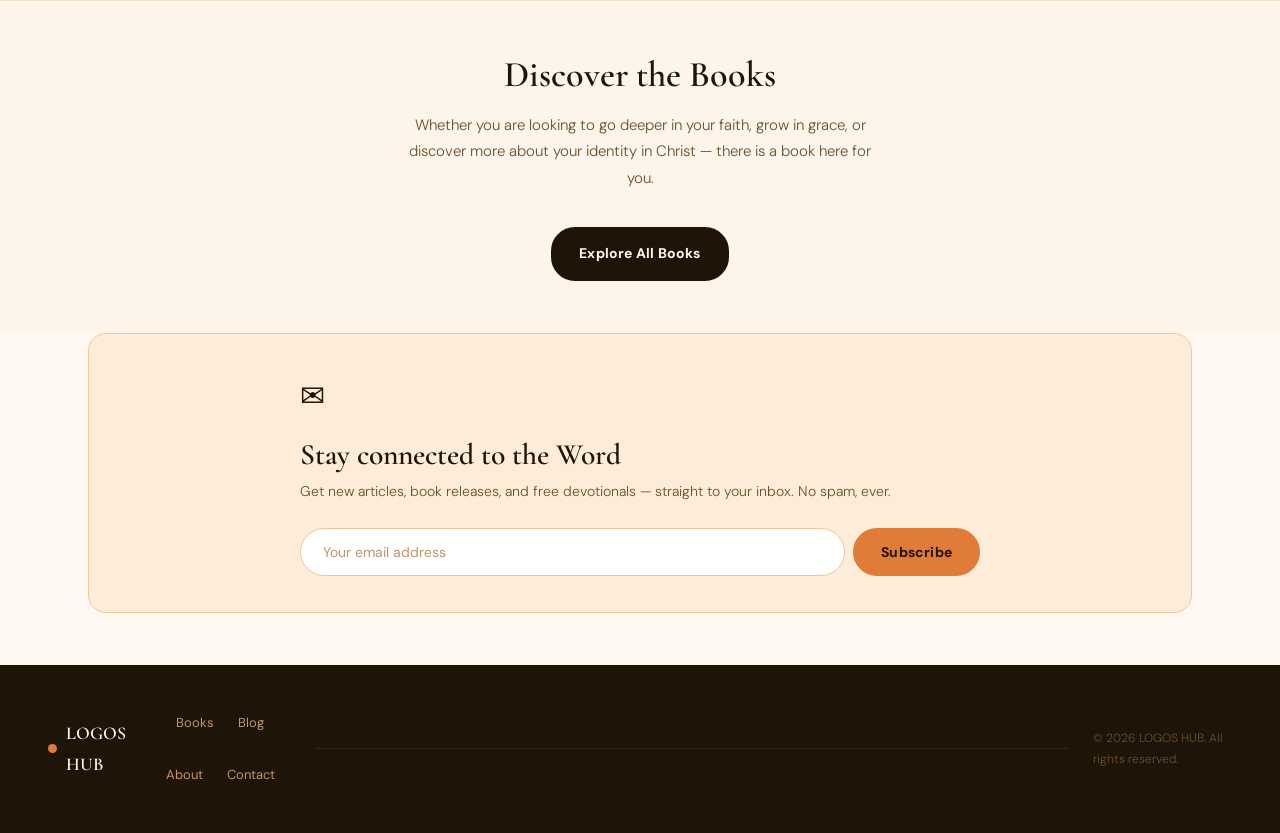
==== commit f64d7c81: "UI edits plus payment setup" ====
--- a/about.html
+++ b/about.html
@@ -3,9 +3,9 @@
 <head>
   <meta charset="UTF-8">
   <meta name="viewport" content="width=device-width, initial-scale=1.0">
-  <title>About — Aionios Life</title>
-  <meta name="description" content="Learn about the author behind Aionios Life — a Nigerian Christian writer whose books bring Bible truths to adults and children with clarity, warmth, and faith.">
-  <meta property="og:title" content="About the Author — Aionios Life">
+  <title>About — LOGOS HUB</title>
+  <meta name="description" content="Learn about the author behind LOGOS HUB — a Nigerian Christian writer whose books bring Bible truths to adults and children with clarity, warmth, and faith.">
+  <meta property="og:title" content="About the Author — LOGOS HUB">
   <meta property="og:type" content="profile">
   <link rel="preconnect" href="https://fonts.googleapis.com">
   <link rel="preconnect" href="https://fonts.gstatic.com" crossorigin>
@@ -18,9 +18,9 @@
        ============================================================ -->
   <header class="site-header">
     <nav class="nav-inner" aria-label="Main navigation">
-      <a href="index.html" class="nav-logo page-link" aria-label="Aionios Life — Home">
+      <a href="index.html" class="nav-logo page-link" aria-label="LOGOS HUB — Home">
         <span class="logo-dot" aria-hidden="true"></span>
-        Aionios Life
+        LOGOS HUB
       </a>
       <div class="nav-links" role="list">
         <a href="index.html"   class="nav-link page-link" role="listitem">Home</a>
@@ -162,9 +162,9 @@
        ============================================================ -->
   <footer class="site-footer">
     <div class="footer-inner">
-      <a href="index.html" class="footer-logo page-link" aria-label="Aionios Life — Home">
+      <a href="index.html" class="footer-logo page-link" aria-label="LOGOS HUB — Home">
         <span class="logo-dot" aria-hidden="true"></span>
-        Aionios Life
+        LOGOS HUB
       </a>
       <nav class="footer-nav" aria-label="Footer navigation">
         <a href="books.html"   class="footer-link page-link">Books</a>
@@ -173,7 +173,7 @@
         <a href="contact.html" class="footer-link page-link">Contact</a>
       </nav>
       <hr class="footer-divider">
-      <p class="footer-copy">© 2026 Aionios Life. All rights reserved.</p>
+      <p class="footer-copy">© 2026 LOGOS HUB. All rights reserved.</p>
     </div>
   </footer>
 
--- a/css/style.css
+++ b/css/style.css
@@ -1,5 +1,5 @@
 /* ============================================================
-   AIONIOS LIFE — Shared Stylesheet
+   LOGOS HUB — Shared Stylesheet
    Mobile-first. All breakpoints use min-width only.
    Fonts: Cormorant Garamond (serif) · DM Sans (body/UI)
    ============================================================ */
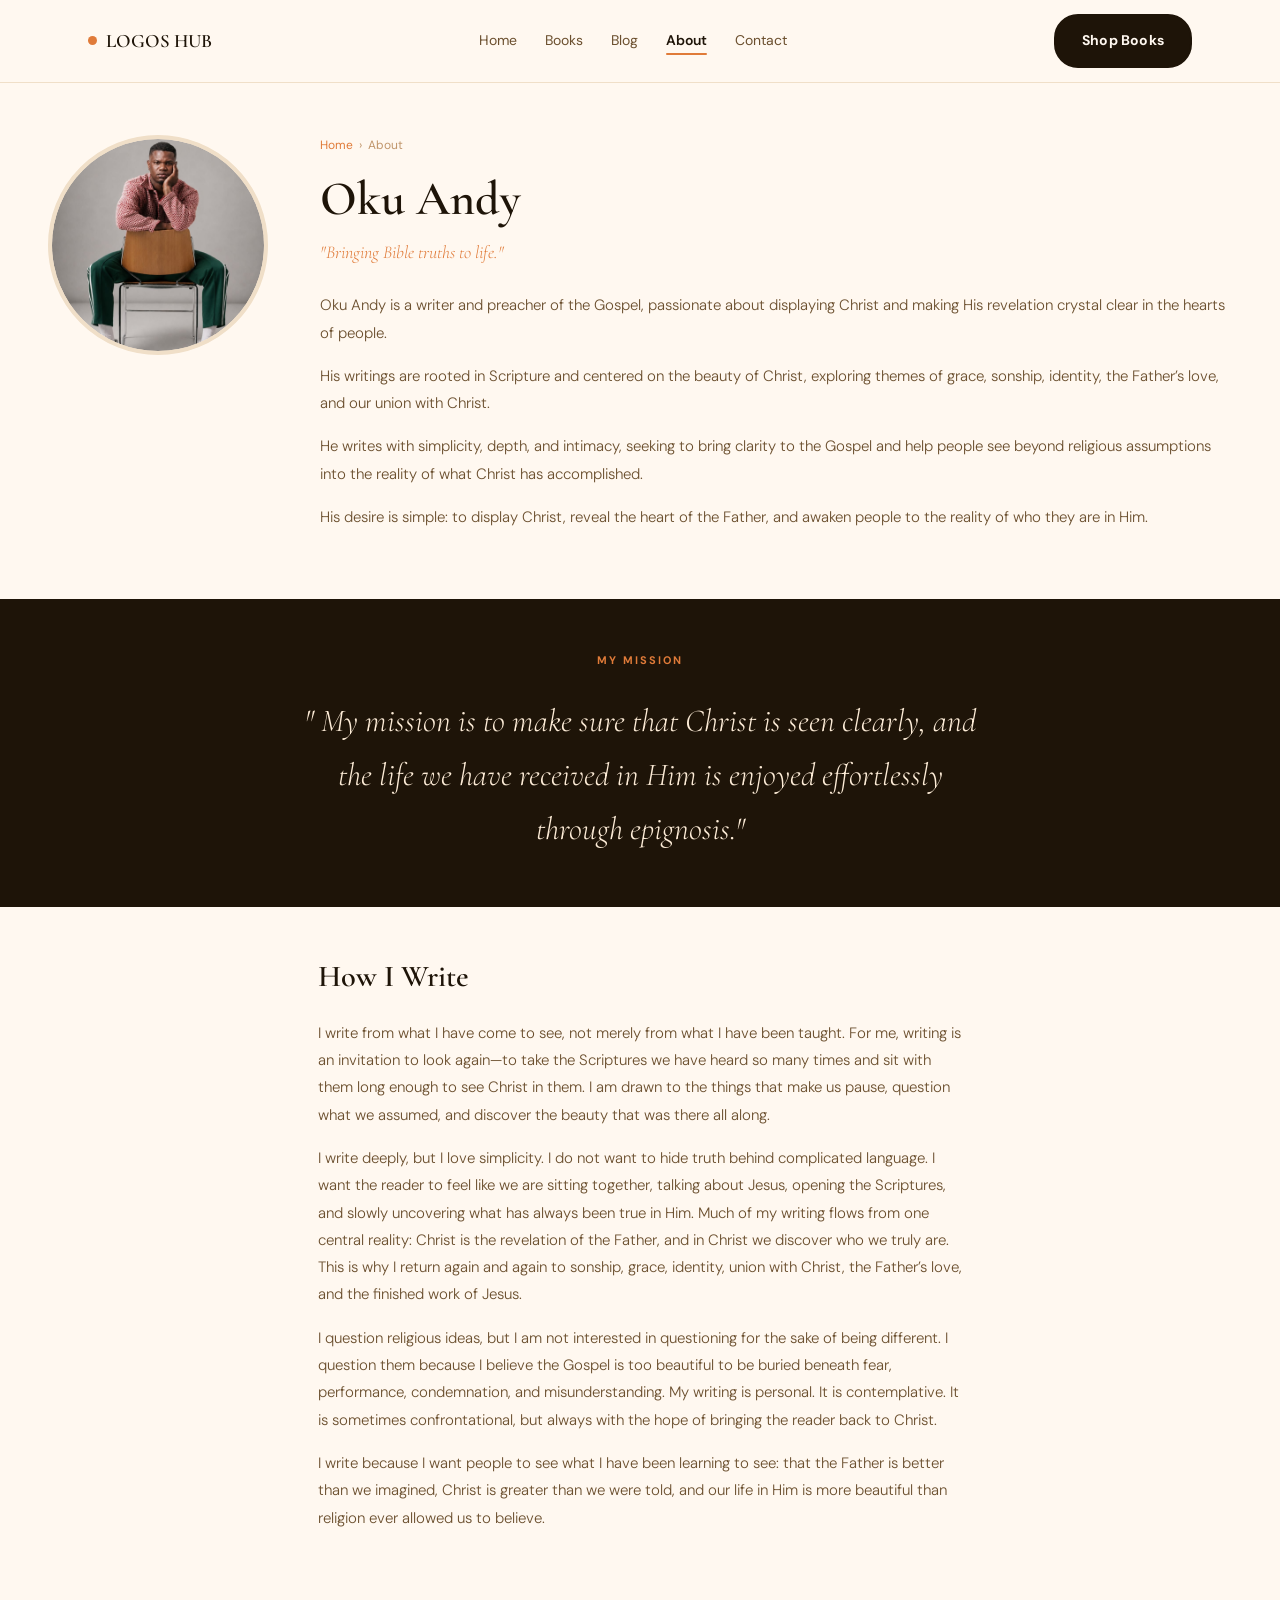
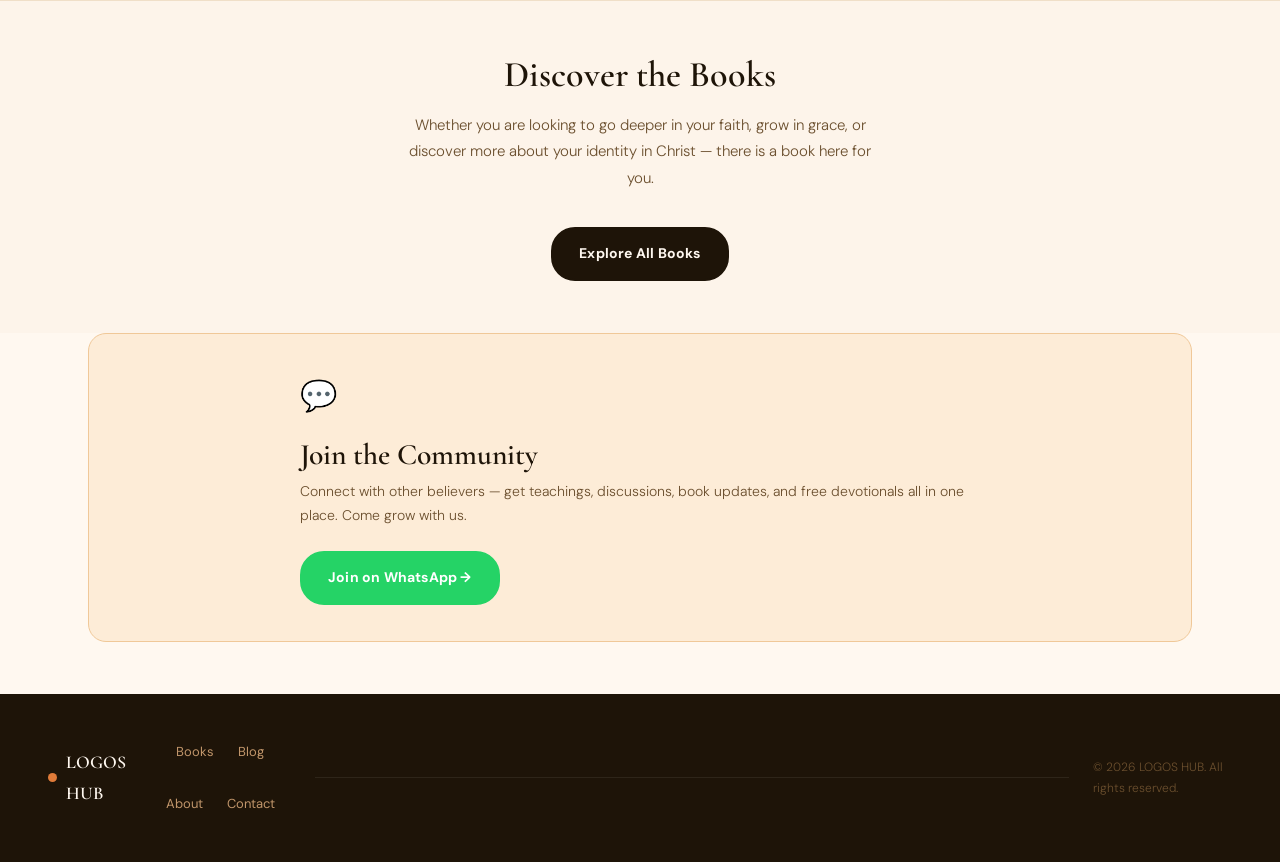
==== commit 48c7d258: "Whatsapp and telegram added." ====
--- a/about.html
+++ b/about.html
@@ -141,17 +141,21 @@
       </div>
     </section>
 
-    <!-- ── NEWSLETTER ─────────────────────────────────────────── -->
-    <section class="newsletter reveal" aria-labelledby="newsletterTitle">
+    <!-- ── COMMUNITY INVITE ─────────────────────────────────── -->
+    <section class="newsletter reveal" aria-labelledby="communityTitle">
       <div class="newsletter-inner">
-        <span class="newsletter-icon" aria-hidden="true">✉️</span>
-        <h2 class="newsletter-title" id="newsletterTitle">Stay connected to the Word</h2>
-        <p class="newsletter-desc">Get new articles, book releases, and free devotionals — straight to your inbox. No spam, ever.</p>
-        <form class="newsletter-form" action="#mailchimp-action" method="post" id="newsletterForm" novalidate>
-          <label for="newsletterEmail" class="sr-only">Your email address</label>
-          <input type="email" id="newsletterEmail" name="EMAIL" class="newsletter-input" placeholder="Your email address" required aria-required="true">
-          <button type="submit" class="btn btn-orange">Subscribe</button>
-        </form>
+        <span class="newsletter-icon" aria-hidden="true">💬</span>
+        <h2 class="newsletter-title" id="communityTitle">Join the Community</h2>
+        <p class="newsletter-desc">Connect with other believers — get teachings, discussions, book updates, and free devotionals all in one place. Come grow with us.</p>
+        <div class="newsletter-form">
+          <a
+            href="https://chat.whatsapp.com/EqP9nsb1FS9L6CQT7eXwUk?s=cl&p=a&mlu=4"
+            class="btn btn-whatsapp"
+            target="_blank"
+            rel="noopener noreferrer"
+            id="whatsappCommunityBtn"
+          >Join on WhatsApp →</a>
+        </div>
       </div>
     </section>
 
--- a/css/style.css
+++ b/css/style.css
@@ -288,6 +288,19 @@
   color: var(--color-cream);
 }
 
+/* WhatsApp community CTA — uses brand green */
+.btn-whatsapp {
+  background-color: #25D366;
+  color: #fff;
+  border-color: #25D366;
+}
+.btn-whatsapp:hover {
+  background-color: #1ebe57;
+  border-color: #1ebe57;
+  color: #fff;
+  box-shadow: 0 4px 22px rgba(37, 211, 102, 0.38);
+}
+
 /* ============================================================
    Site Header & Navigation
    ============================================================ */
